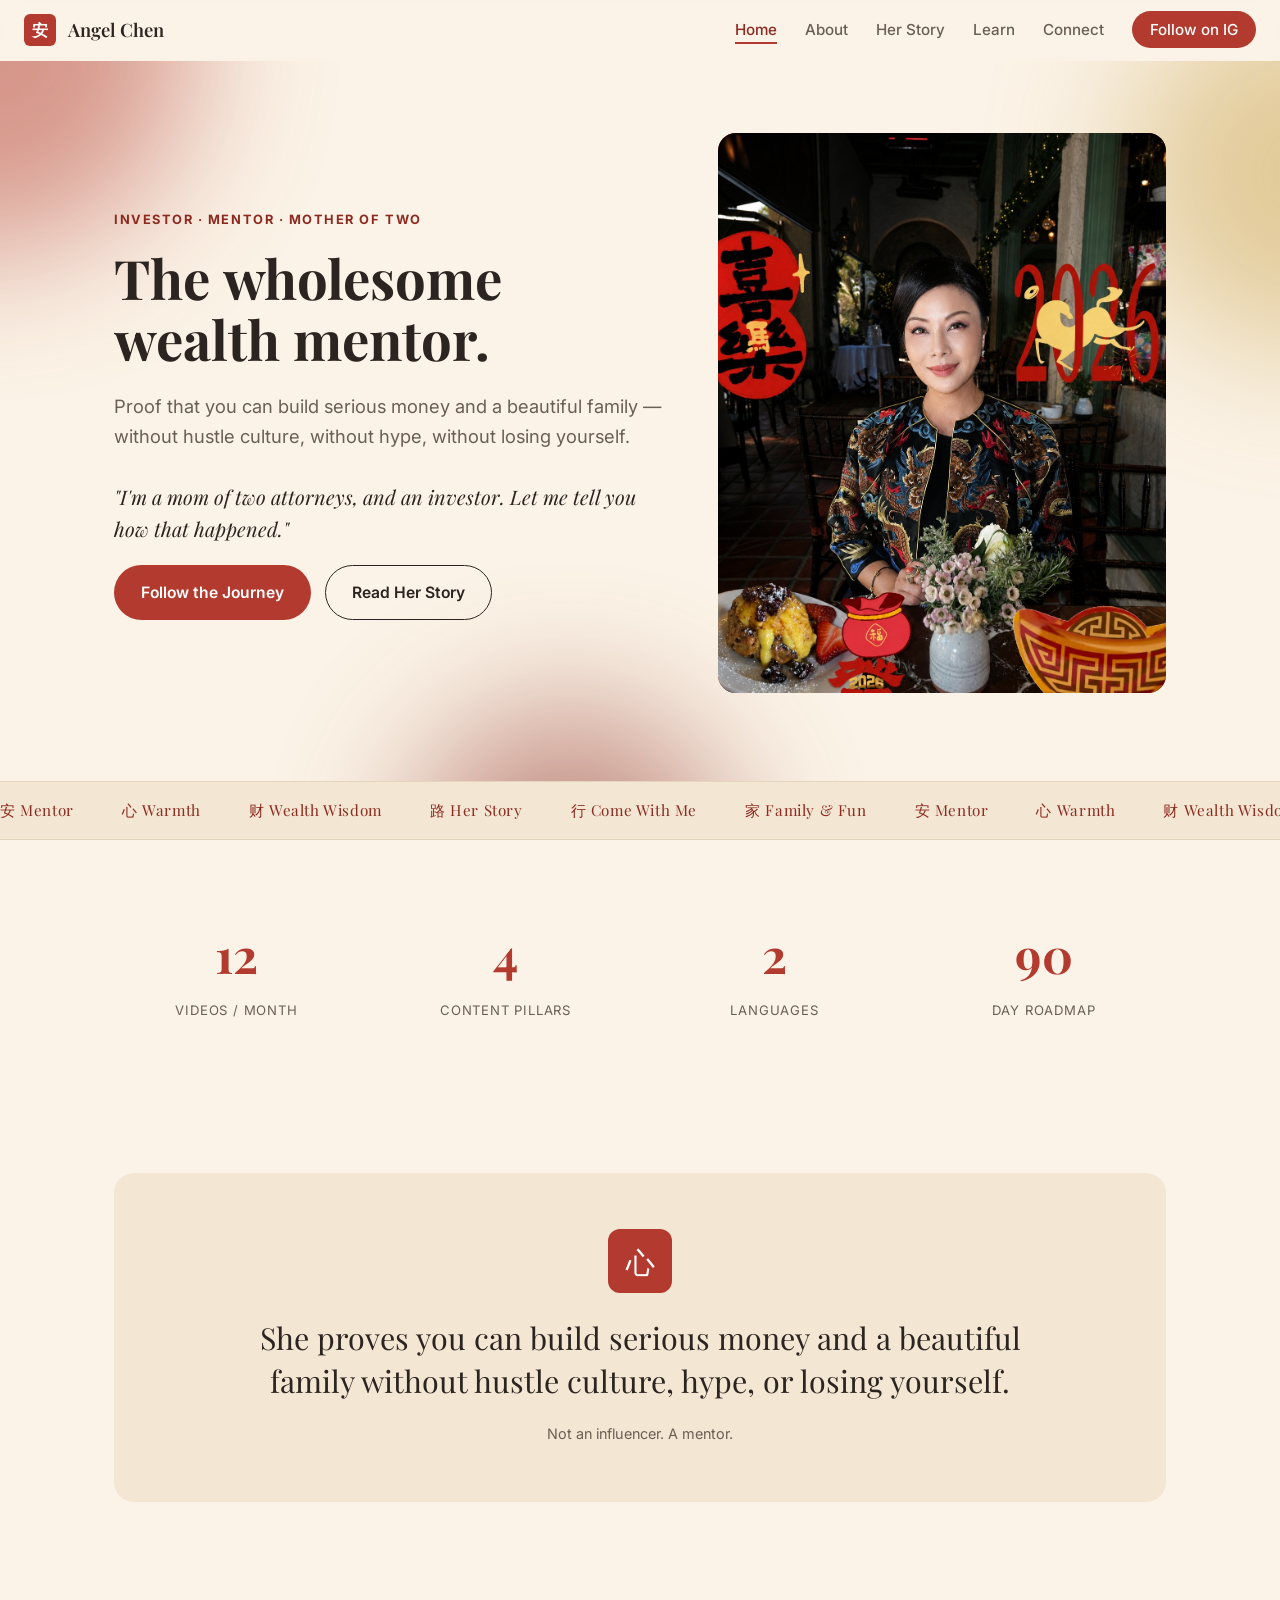
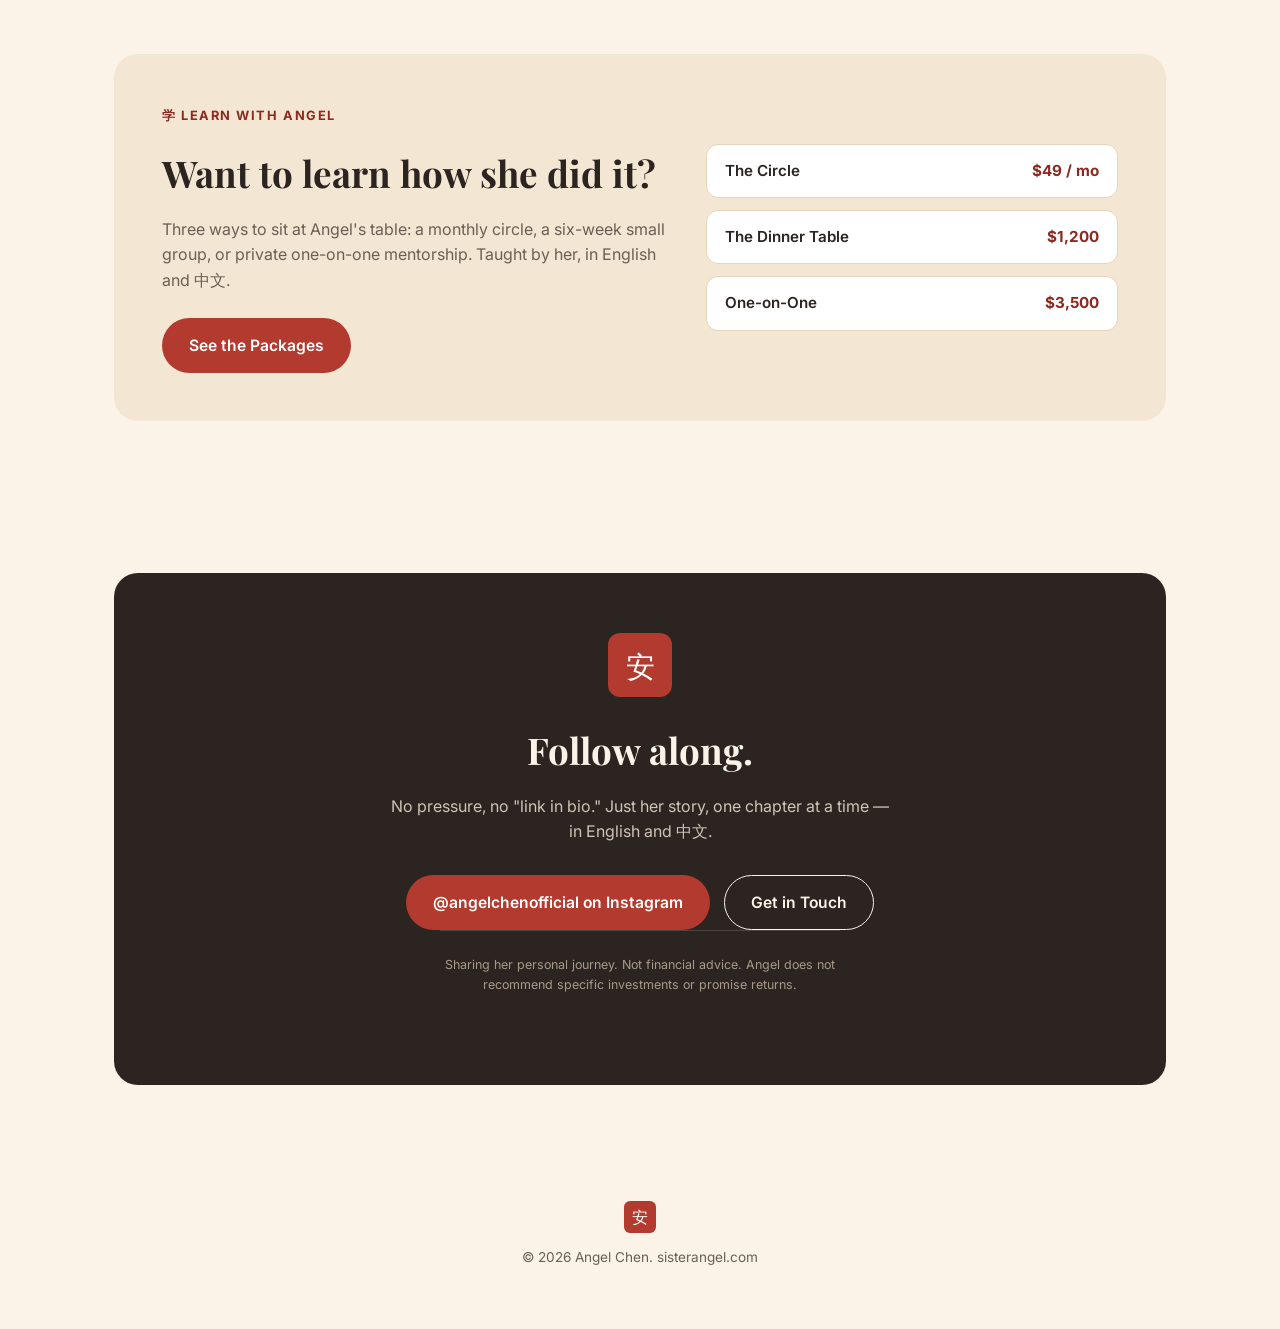
==== index.html @ d4e346df "Angel Chen site: pages, high-res photos, Learn packages" ====
<!doctype html>
<html lang="en">
<head>
<meta charset="UTF-8">
<meta name="viewport" content="width=device-width, initial-scale=1">
<title>Angel Chen — The Wholesome Wealth Mentor</title>
<meta name="description" content="Angel Chen: investor, mentor, and mom of two attorneys. From local wins to global investing — real credibility, no hype, no hustle culture.">
<meta property="og:title" content="Angel Chen — The Wholesome Wealth Mentor">
<meta property="og:description" content="Investor, mentor, and mom of two attorneys. Proof you can build serious money and a beautiful family without losing yourself.">
<meta property="og:type" content="website">
<meta property="og:url" content="https://sisterangel.com/">
<link rel="icon" href="favicon.svg" type="image/svg+xml">
<link rel="preconnect" href="https://fonts.googleapis.com">
<link href="https://fonts.googleapis.com/css2?family=Playfair+Display:wght@600;700&family=Inter:wght@400;500;600;700&display=swap" rel="stylesheet">
<link rel="stylesheet" href="styles.css?v=3">
</head>
<body>

<div class="progress-bar" id="progressBar"></div>

<nav class="nav">
  <div class="nav-inner">
    <a href="index.html" class="brand">
      <span class="seal sm">安</span>
      Angel Chen
    </a>
    <ul class="nav-links" id="navLinks">
      <li><a href="index.html">Home</a></li>
      <li><a href="about.html">About</a></li>
      <li><a href="story.html">Her Story</a></li>
      <li><a href="learn.html">Learn</a></li>
      <li><a href="connect.html">Connect</a></li>
      <li><a href="https://www.instagram.com/angelchenofficial/" class="nav-cta" target="_blank" rel="noopener">Follow on IG</a></li>
    </ul>
    <button class="nav-toggle" id="navToggle" aria-label="Toggle menu">
      <span></span><span></span><span></span>
    </button>
  </div>
</nav>

<header class="hero" id="top">
  <div class="aurora"><span></span><span></span><span></span></div>
  <div class="wrap hero-inner">
    <div>
      <div class="eyebrow">Investor · Mentor · Mother of Two</div>
      <h1>The wholesome wealth mentor.</h1>
      <p class="lede">Proof that you can build serious money and a beautiful family — without hustle culture, without hype, without losing yourself.</p>
      <p class="quote-line">"I'm a mom of two attorneys, and an investor. Let me tell you how that happened."</p>
      <div class="btn-row">
        <a class="btn btn-primary" href="https://www.instagram.com/angelchenofficial/" target="_blank" rel="noopener">Follow the Journey</a>
        <a class="btn btn-ghost" href="about.html">Read Her Story</a>
      </div>
    </div>
    <div class="portrait-frame">
      <img src="images/hero-portrait-hd.jpg" alt="Angel Chen">
    </div>
  </div>
</header>

<div class="marquee" aria-hidden="true">
  <div class="marquee-track">
    <div class="grp">
      <span>安 Mentor</span>
      <span>心 Warmth</span>
      <span>财 Wealth Wisdom</span>
      <span>路 Her Story</span>
      <span>行 Come With Me</span>
      <span>家 Family &amp; Fun</span>
    </div>
    <div class="grp">
      <span>安 Mentor</span>
      <span>心 Warmth</span>
      <span>财 Wealth Wisdom</span>
      <span>路 Her Story</span>
      <span>行 Come With Me</span>
      <span>家 Family &amp; Fun</span>
    </div>
  </div>
</div>

<section id="stats">
  <div class="wrap stats-grid">
    <div class="fade-in">
      <span class="stat-num" data-target="12">12</span>
      <span class="stat-label">Videos / Month</span>
    </div>
    <div class="fade-in">
      <span class="stat-num" data-target="4">4</span>
      <span class="stat-label">Content Pillars</span>
    </div>
    <div class="fade-in">
      <span class="stat-num" data-target="2">2</span>
      <span class="stat-label">Languages</span>
    </div>
    <div class="fade-in">
      <span class="stat-num" data-target="90">90</span>
      <span class="stat-label">Day Roadmap</span>
    </div>
  </div>
</section>

<section id="philosophy">
  <div class="wrap">
    <div class="pullquote fade-in">
      <span class="seal lg">心</span>
      <blockquote>She proves you can build serious money and a beautiful family without hustle culture, hype, or losing yourself.</blockquote>
      <cite>Not an influencer. A mentor.</cite>
    </div>
  </div>
</section>

<section id="learn">
  <div class="wrap">
    <div class="learn-teaser fade-in">
      <div>
        <div class="eyebrow">学 Learn with Angel</div>
        <h2>Want to learn how she did it?</h2>
        <p>Three ways to sit at Angel's table: a monthly circle, a six-week small group, or private one-on-one mentorship. Taught by her, in English and 中文.</p>
        <div class="btn-row">
          <a class="btn btn-primary" href="learn.html">See the Packages</a>
        </div>
      </div>
      <ul class="teaser-list">
        <li><strong>The Circle</strong> <span>$49 / mo</span></li>
        <li><strong>The Dinner Table</strong> <span>$1,200</span></li>
        <li><strong>One-on-One</strong> <span>$3,500</span></li>
      </ul>
    </div>
  </div>
</section>

<section id="connect">
  <div class="wrap">
    <div class="connect fade-in">
      <span class="seal lg">安</span>
      <h2 style="margin-top:24px;">Follow along.</h2>
      <p>No pressure, no "link in bio." Just her story, one chapter at a time — in English and 中文.</p>
      <div class="btn-row" style="justify-content:center;">
        <a class="btn btn-primary" href="https://www.instagram.com/angelchenofficial/" target="_blank" rel="noopener">@angelchenofficial on Instagram</a>
        <a class="btn btn-ghost" href="connect.html">Get in Touch</a>
      </div>
      <p class="disclaimer">Sharing her personal journey. Not financial advice. Angel does not recommend specific investments or promise returns.</p>
    </div>
  </div>
</section>

<footer>
  <div class="wrap">
    <span class="seal sm">安</span>
    <div>© 2026 Angel Chen. sisterangel.com</div>
  </div>
</footer>

<script src="script.js"></script>
</body>
</html>
---- styles.css ----
:root {
  --cream: #FBF3E7;
  --cream-2: #F3E6D3;
  --ink: #2B2420;
  --ink-soft: #6B5F55;
  --red: #B23A2E;
  --red-deep: #8C2A20;
  --gold: #C9A24B;
  --sage-bg: #E7EFE3;
  --sage-text: #3E5C3A;
  --line: #E4D5BC;
  --serif: "Playfair Display", Georgia, serif;
  --sans: "Inter", -apple-system, BlinkMacSystemFont, "Segoe UI", sans-serif;
  --ease: cubic-bezier(0.16, 0.8, 0.3, 1);
}

* { box-sizing: border-box; }

html { scroll-behavior: smooth; }

@media (prefers-reduced-motion: reduce) {
  html { scroll-behavior: auto; }
  * { animation: none !important; transition: none !important; }
}

body {
  margin: 0;
  font-family: var(--sans);
  color: var(--ink);
  background: var(--cream);
  line-height: 1.6;
  -webkit-font-smoothing: antialiased;
  overflow-x: hidden;
}

img, svg { max-width: 100%; display: block; }
a { color: inherit; }

.wrap {
  max-width: 1100px;
  margin: 0 auto;
  padding: 0 24px;
}

/* Scroll progress bar */
.progress-bar {
  position: fixed;
  top: 0;
  left: 0;
  height: 3px;
  width: 0%;
  background: linear-gradient(90deg, var(--red), var(--gold));
  z-index: 100;
}

/* Seal badge */
.seal {
  display: inline-flex;
  align-items: center;
  justify-content: center;
  width: 44px;
  height: 44px;
  background: var(--red);
  color: #fff;
  font-family: var(--serif);
  font-size: 1.3rem;
  border-radius: 8px;
  flex-shrink: 0;
}
.seal.sm { width: 32px; height: 32px; font-size: 1rem; border-radius: 6px; }
.seal.lg { width: 64px; height: 64px; font-size: 1.8rem; border-radius: 12px; }

/* Nav */
.nav {
  position: sticky;
  top: 0;
  z-index: 50;
  background: rgba(251, 243, 231, 0.85);
  backdrop-filter: blur(10px);
  border-bottom: 1px solid transparent;
  transition: border-color 0.3s ease, box-shadow 0.3s ease;
}
.nav.scrolled {
  border-color: var(--line);
  box-shadow: 0 6px 24px rgba(43, 36, 32, 0.06);
}
.nav-inner {
  display: flex;
  align-items: center;
  justify-content: space-between;
  padding: 14px 24px;
  transition: padding 0.3s ease;
}
.nav.scrolled .nav-inner { padding: 10px 24px; }
.brand {
  display: flex;
  align-items: center;
  gap: 12px;
  font-family: var(--serif);
  font-size: 1.15rem;
  font-weight: 600;
  text-decoration: none;
  color: var(--ink);
}
.nav-links {
  display: flex;
  align-items: center;
  gap: 28px;
  list-style: none;
  margin: 0;
  padding: 0;
}
.nav-links a {
  position: relative;
  text-decoration: none;
  font-size: 0.95rem;
  color: var(--ink-soft);
  font-weight: 500;
  transition: color 0.2s ease;
}
.nav-links a::after {
  content: "";
  position: absolute;
  left: 0;
  right: 0;
  bottom: -5px;
  height: 2px;
  background: var(--red);
  transform: scaleX(0);
  transform-origin: left;
  transition: transform 0.3s var(--ease);
}
.nav-links a:hover { color: var(--red); }
.nav-links a.active { color: var(--red-deep); }
.nav-links a:hover::after,
.nav-links a.active::after { transform: scaleX(1); }
.nav-cta {
  background: var(--red);
  color: #fff !important;
  padding: 9px 18px;
  border-radius: 100px;
  font-weight: 600;
}
.nav-cta::after { display: none; }
.nav-toggle {
  display: none;
  background: none;
  border: none;
  cursor: pointer;
  padding: 6px;
}
.nav-toggle span {
  display: block;
  width: 24px;
  height: 2px;
  background: var(--ink);
  margin: 5px 0;
}

@media (max-width: 780px) {
  .nav-links {
    position: absolute;
    top: 100%;
    left: 0;
    right: 0;
    background: var(--cream);
    flex-direction: column;
    align-items: flex-start;
    padding: 20px 24px 28px;
    border-bottom: 1px solid var(--line);
    display: none;
    gap: 18px;
  }
  .nav-links.open { display: flex; }
  .nav-toggle { display: block; }
}

/* Hero */
.hero {
  position: relative;
  overflow: hidden;
  padding: 72px 0 88px;
}
.aurora {
  position: absolute;
  inset: -15% -10%;
  z-index: 0;
  pointer-events: none;
  filter: blur(70px);
  opacity: 0.5;
}
.aurora span {
  position: absolute;
  border-radius: 50%;
}
.aurora span:nth-child(1) {
  width: 420px; height: 420px;
  background: var(--red);
  top: -120px; left: -100px;
  animation: drift1 20s ease-in-out infinite;
}
.aurora span:nth-child(2) {
  width: 360px; height: 360px;
  background: var(--gold);
  top: 40px; right: -80px;
  animation: drift2 24s ease-in-out infinite;
}
.aurora span:nth-child(3) {
  width: 320px; height: 320px;
  background: var(--red-deep);
  bottom: -140px; left: 35%;
  animation: drift3 28s ease-in-out infinite;
}
@keyframes drift1 {
  0%, 100% { transform: translate(0, 0) scale(1); }
  50% { transform: translate(50px, 40px) scale(1.12); }
}
@keyframes drift2 {
  0%, 100% { transform: translate(0, 0) scale(1); }
  50% { transform: translate(-40px, 30px) scale(1.08); }
}
@keyframes drift3 {
  0%, 100% { transform: translate(0, 0) scale(1); }
  50% { transform: translate(30px, -30px) scale(1.15); }
}

.hero-inner {
  position: relative;
  z-index: 1;
  display: grid;
  grid-template-columns: 1.1fr 0.9fr;
  gap: 56px;
  align-items: center;
}
.eyebrow {
  display: inline-flex;
  align-items: center;
  gap: 8px;
  font-size: 0.8rem;
  letter-spacing: 0.12em;
  text-transform: uppercase;
  color: var(--red-deep);
  font-weight: 700;
  margin-bottom: 18px;
}
h1 {
  font-family: var(--serif);
  font-size: clamp(2.2rem, 4.5vw, 3.4rem);
  line-height: 1.12;
  margin: 0 0 22px;
}
.word { display: inline-block; overflow: hidden; vertical-align: top; }
.word-inner {
  display: inline-block;
  transform: translateY(115%);
  transition: transform 0.9s var(--ease);
  transition-delay: calc(var(--i, 0) * 0.05s);
}
.word-inner.in { transform: translateY(0); }

.lede {
  font-size: 1.15rem;
  color: var(--ink-soft);
  max-width: 46ch;
  margin: 0 0 30px;
}
.quote-line {
  font-family: var(--serif);
  font-style: italic;
  font-size: 1.25rem;
  color: var(--ink);
}
.btn-row { display: flex; gap: 14px; flex-wrap: wrap; margin-top: 8px; }
.btn {
  display: inline-flex;
  align-items: center;
  gap: 8px;
  text-decoration: none;
  font-weight: 600;
  padding: 14px 26px;
  border-radius: 100px;
  font-size: 0.98rem;
  border: 1px solid transparent;
  transition: background 0.25s ease, color 0.25s ease, transform 0.2s ease, box-shadow 0.25s ease;
  will-change: transform;
}
.btn-primary { background: var(--red); color: #fff; }
.btn-primary:hover { background: var(--red-deep); box-shadow: 0 10px 30px rgba(178,58,46,0.3); }
.btn-ghost { border-color: var(--ink); color: var(--ink); }
.btn-ghost:hover { background: var(--ink); color: var(--cream); }

.portrait-frame {
  aspect-ratio: 4 / 5;
  border-radius: 18px;
  background: linear-gradient(160deg, var(--red) 0%, var(--red-deep) 100%);
  position: relative;
  display: flex;
  align-items: center;
  justify-content: center;
  overflow: hidden;
  transform: perspective(900px) rotateX(0) rotateY(0);
  transition: transform 0.15s ease-out;
  will-change: transform;
}
.portrait-frame img {
  width: 100%;
  height: 100%;
  object-fit: cover;
  object-position: center 20%;
}
.portrait-frame .mark {
  font-family: var(--serif);
  font-size: 7rem;
  color: rgba(255,255,255,0.16);
}
.portrait-frame .cap {
  position: absolute;
  bottom: 22px;
  left: 22px;
  right: 22px;
  color: rgba(255,255,255,0.85);
  font-size: 0.8rem;
  letter-spacing: 0.04em;
  text-transform: uppercase;
  border-top: 1px solid rgba(255,255,255,0.3);
  padding-top: 10px;
}

@media (max-width: 860px) {
  .hero-inner { grid-template-columns: 1fr; }
  .portrait-frame { max-width: 340px; margin: 0 auto; }
}

/* Sub-page header */
.page-hero {
  position: relative;
  overflow: hidden;
  padding: 64px 0 52px;
}
.page-hero-inner { position: relative; z-index: 1; }
.page-hero h1 { margin-bottom: 12px; }
.page-hero p { color: var(--ink-soft); font-size: 1.05rem; max-width: 60ch; margin: 0; }

.page-cta {
  text-align: center;
  padding-top: 8px;
}
.page-cta a { display: inline-flex; }

/* Marquee brand strip */
.marquee {
  overflow: hidden;
  border-top: 1px solid var(--line);
  border-bottom: 1px solid var(--line);
  background: var(--cream-2);
  padding: 16px 0;
}
.marquee-track {
  display: flex;
  width: max-content;
  gap: 48px;
  animation: marquee 30s linear infinite;
}
.marquee:hover .marquee-track { animation-play-state: paused; }
.marquee-track .grp { display: flex; gap: 48px; }
.marquee-track span {
  font-family: var(--serif);
  font-size: 0.95rem;
  letter-spacing: 0.04em;
  color: var(--red-deep);
  white-space: nowrap;
  display: inline-flex;
  align-items: center;
  gap: 10px;
}
@keyframes marquee {
  from { transform: translateX(0); }
  to { transform: translateX(-50%); }
}

/* Sections */
section { padding: 76px 0; }
.section-head { max-width: 640px; margin: 0 0 44px; }
.section-head .eyebrow { margin-bottom: 14px; }
h2 {
  font-family: var(--serif);
  font-size: clamp(1.7rem, 3vw, 2.3rem);
  margin: 0 0 14px;
}
.section-head p { color: var(--ink-soft); font-size: 1.05rem; margin: 0; }
.divider { border: none; border-top: 1px solid var(--line); margin: 0; }

/* About */
.about-grid {
  display: grid;
  grid-template-columns: 1fr 1fr;
  gap: 48px;
  align-items: start;
}
.about-grid p { margin: 0 0 18px; color: var(--ink-soft); }
.about-photo {
  width: min(100%, 420px);
  display: block;
  border-radius: 50%;
  margin-top: 24px;
  object-fit: cover;
  aspect-ratio: 1 / 1;
  box-shadow: 0 18px 50px rgba(0,0,0,0.14);
}
.chips { display: flex; flex-wrap: wrap; gap: 10px; margin-top: 22px; }
.chip {
  background: var(--sage-bg);
  color: var(--sage-text);
  font-size: 0.85rem;
  font-weight: 600;
  padding: 8px 16px;
  border-radius: 100px;
}

/* Stats */
.stats-grid {
  display: grid;
  grid-template-columns: repeat(4, 1fr);
  gap: 24px;
  text-align: center;
}
.stat-num {
  display: block;
  font-family: var(--serif);
  font-size: clamp(2.2rem, 4vw, 3rem);
  color: var(--red);
  font-weight: 700;
}
.stat-label {
  display: block;
  margin-top: 8px;
  font-size: 0.82rem;
  color: var(--ink-soft);
  text-transform: uppercase;
  letter-spacing: 0.06em;
}
@media (max-width: 700px) {
  .stats-grid { grid-template-columns: repeat(2, 1fr); row-gap: 40px; }
}

/* Pull quote */
.pullquote {
  background: var(--cream-2);
  border-radius: 20px;
  padding: 56px;
  text-align: center;
  position: relative;
}
.pullquote .seal { margin: 0 auto 24px; }
.pullquote blockquote {
  font-family: var(--serif);
  font-size: clamp(1.3rem, 2.6vw, 1.9rem);
  line-height: 1.4;
  margin: 0;
  max-width: 46ch;
  margin-inline: auto;
}
.pullquote cite {
  display: block;
  margin-top: 20px;
  font-style: normal;
  color: var(--ink-soft);
  font-size: 0.9rem;
}

/* Personality */
.traits { display: flex; flex-wrap: wrap; gap: 12px; margin: 28px 0 0; }
.trait {
  border: 1px solid var(--ink);
  padding: 10px 20px;
  border-radius: 100px;
  font-size: 0.9rem;
  font-weight: 600;
  transition: background 0.2s ease, color 0.2s ease;
}
.trait:hover { background: var(--ink); color: var(--cream); }

/* Pillars */
.pillars-grid {
  display: grid;
  grid-template-columns: repeat(4, 1fr);
  gap: 20px;
}
.pillar-card {
  background: #fff;
  border: 1px solid var(--line);
  border-radius: 16px;
  padding: 28px 22px;
  transition: transform 0.35s var(--ease), box-shadow 0.35s var(--ease);
}
.pillar-card:hover {
  transform: translateY(-6px);
  box-shadow: 0 16px 40px rgba(43, 36, 32, 0.1);
}
.pillar-card .seal { margin-bottom: 18px; transition: transform 0.35s var(--ease); }
.pillar-card:hover .seal { transform: rotate(-6deg) scale(1.05); }
.pillar-card h3 { font-family: var(--serif); font-size: 1.15rem; margin: 0 0 10px; }
.pillar-card p { font-size: 0.92rem; color: var(--ink-soft); margin: 0 0 14px; }
.pillar-card .ex {
  font-size: 0.82rem;
  font-style: italic;
  color: var(--red-deep);
  border-top: 1px dashed var(--line);
  padding-top: 12px;
}
.pillars-grid .pillar-card:nth-child(1) { transition-delay: 0s; }
.pillars-grid .pillar-card:nth-child(2) { transition-delay: 0.08s; }
.pillars-grid .pillar-card:nth-child(3) { transition-delay: 0.16s; }
.pillars-grid .pillar-card:nth-child(4) { transition-delay: 0.24s; }

@media (max-width: 900px) { .pillars-grid { grid-template-columns: 1fr 1fr; } }
@media (max-width: 560px) {
  .pillars-grid { grid-template-columns: 1fr; }
  .about-grid { grid-template-columns: 1fr; }
}

/* Gallery */
.gallery-grid { display: grid; grid-template-columns: repeat(3, 1fr); gap: 18px; }
.gallery-tile {
  aspect-ratio: 3 / 4;
  border-radius: 14px;
  background: linear-gradient(150deg, var(--cream-2), var(--line));
  position: relative;
  display: flex;
  align-items: flex-end;
  padding: 18px;
  overflow: hidden;
  transition: transform 0.35s var(--ease);
}
.gallery-tile:hover { transform: scale(1.03); }
.gallery-tile img {
  position: absolute;
  inset: 0;
  width: 100%;
  height: 100%;
  object-fit: cover;
}
.gallery-tile.has-photo {
  background: none;
}
.gallery-tile.has-photo::after {
  content: "";
  position: absolute;
  inset: 0;
  background: linear-gradient(180deg, rgba(0,0,0,0) 45%, rgba(0,0,0,0.65) 100%);
}
.gallery-tile span { position: relative; z-index: 1; font-size: 0.88rem; font-weight: 600; color: var(--ink); }
.gallery-tile.has-photo span { color: #fff; }
.gallery-tile::before {
  content: "行";
  position: absolute;
  top: 14px; right: 16px;
  z-index: 1;
  font-family: var(--serif);
  font-size: 1.6rem;
  color: rgba(178,58,46,0.35);
  transition: transform 0.5s var(--ease);
}
.gallery-tile.has-photo::before { color: rgba(255,255,255,0.75); }
.gallery-tile:hover::before { transform: rotate(12deg) scale(1.1); }
.gallery-grid .gallery-tile:nth-child(1) { transition-delay: 0s; }
.gallery-grid .gallery-tile:nth-child(2) { transition-delay: 0.1s; }
.gallery-grid .gallery-tile:nth-child(3) { transition-delay: 0.2s; }
@media (max-width: 700px) { .gallery-grid { grid-template-columns: 1fr 1fr; } }

/* Connect / footer */
.connect {
  background: var(--ink);
  color: var(--cream);
  border-radius: 24px;
  padding: 60px 48px;
  text-align: center;
}
.connect h2 { color: var(--cream); }
.connect p { color: #cfc4b6; max-width: 50ch; margin: 0 auto 30px; }
.connect .btn-primary { background: var(--red); }
.connect .btn-ghost { border-color: var(--cream); color: var(--cream); }
.connect .btn-ghost:hover { background: var(--cream); color: var(--ink); }

.disclaimer {
  font-size: 0.78rem;
  color: var(--ink-soft);
  text-align: center;
  max-width: 60ch;
  margin: 40px auto 0;
  padding-top: 24px;
  border-top: 1px solid var(--line);
}
.connect .disclaimer { color: #a89a89; border-top-color: rgba(255,255,255,0.15); }

footer {
  padding: 40px 0 60px;
  text-align: center;
  color: var(--ink-soft);
  font-size: 0.85rem;
}
footer .seal { margin: 0 auto 14px; }

/* Reveal system: visible by default, JS adds .pending briefly before revealing */
.fade-in {
  opacity: 1;
  transform: none;
  filter: blur(0);
  transition: opacity 0.8s var(--ease), transform 0.8s var(--ease), filter 0.8s ease;
}
.fade-in.pending {
  opacity: 0;
  transform: translateY(24px) scale(0.98);
  filter: blur(6px);
}

/* Learn / pricing */
.pricing-grid {
  display: grid;
  grid-template-columns: repeat(3, 1fr);
  gap: 22px;
  align-items: stretch;
}
.price-card {
  position: relative;
  display: flex;
  flex-direction: column;
  background: #fff;
  border: 1px solid var(--line);
  border-radius: 20px;
  padding: 34px 28px 28px;
  transition: transform 0.35s var(--ease), box-shadow 0.35s var(--ease);
}
.price-card:hover {
  transform: translateY(-6px);
  box-shadow: 0 18px 44px rgba(43, 36, 32, 0.1);
}
.price-card.featured {
  background: var(--ink);
  color: var(--cream);
  border-color: var(--ink);
  box-shadow: 0 22px 56px rgba(43, 36, 32, 0.22);
}
.price-card .seal { margin-bottom: 18px; }
.price-card.featured .seal { background: var(--gold); color: var(--ink); }
.price-card h3 { font-family: var(--serif); font-size: 1.4rem; margin: 0 0 12px; }
.price-tag { display: flex; align-items: baseline; gap: 8px; margin: 0 0 6px; }
.price-tag .amount {
  font-family: var(--serif);
  font-size: 2.4rem;
  font-weight: 700;
  color: var(--red);
  line-height: 1;
}
.price-card.featured .amount { color: var(--gold); }
.price-tag .per { font-size: 0.9rem; color: var(--ink-soft); }
.price-card.featured .per { color: #cfc4b6; }
.price-sub { font-size: 0.9rem; color: var(--ink-soft); margin: 0 0 22px; }
.price-card.featured .price-sub { color: #cfc4b6; }
.perks { list-style: none; padding: 0; margin: 0 0 28px; flex: 1; }
.perks li {
  position: relative;
  padding-left: 26px;
  margin-bottom: 11px;
  font-size: 0.93rem;
  line-height: 1.45;
}
.perks li::before {
  content: "✓";
  position: absolute;
  left: 0; top: 0;
  color: var(--red);
  font-weight: 700;
}
.price-card.featured .perks li::before { color: var(--gold); }
.price-card .btn { justify-content: center; width: 100%; }
.price-card.featured .btn-primary { background: var(--red); }
.price-card.featured .btn-primary:hover { background: var(--red-deep); }
.badge {
  position: absolute;
  top: -13px;
  left: 50%;
  transform: translateX(-50%);
  background: var(--gold);
  color: var(--ink);
  font-size: 0.74rem;
  font-weight: 700;
  letter-spacing: 0.1em;
  text-transform: uppercase;
  padding: 6px 14px;
  border-radius: 100px;
  white-space: nowrap;
}
.pricing-note {
  text-align: center;
  color: var(--ink-soft);
  font-size: 0.9rem;
  margin: 34px auto 0;
}
.pricing-note a { color: var(--red-deep); }
.pricing-grid .price-card:nth-child(1) { transition-delay: 0s; }
.pricing-grid .price-card:nth-child(2) { transition-delay: 0.08s; }
.pricing-grid .price-card:nth-child(3) { transition-delay: 0.16s; }
@media (max-width: 900px) {
  .pricing-grid { grid-template-columns: 1fr; max-width: 480px; margin: 0 auto; }
  .price-card.featured { order: -1; }
}

.steps-grid { display: grid; grid-template-columns: repeat(3, 1fr); gap: 28px; }
.step-num {
  display: block;
  font-family: var(--serif);
  font-size: 2rem;
  color: var(--gold);
  font-weight: 700;
  margin-bottom: 10px;
}
.step h3 { font-family: var(--serif); font-size: 1.15rem; margin: 0 0 8px; }
.step p { color: var(--ink-soft); margin: 0; font-size: 0.95rem; }
@media (max-width: 700px) { .steps-grid { grid-template-columns: 1fr; } }

.faq-list { max-width: 720px; }
.faq-list details {
  border-top: 1px solid var(--line);
  padding: 18px 0;
}
.faq-list details:last-child { border-bottom: 1px solid var(--line); }
.faq-list summary {
  cursor: pointer;
  font-weight: 600;
  font-size: 1.02rem;
  list-style: none;
  display: flex;
  justify-content: space-between;
  align-items: center;
  gap: 16px;
}
.faq-list summary::-webkit-details-marker { display: none; }
.faq-list summary::after {
  content: "+";
  font-family: var(--serif);
  font-size: 1.4rem;
  color: var(--red);
  transition: transform 0.3s var(--ease);
}
.faq-list details[open] summary::after { transform: rotate(45deg); }
.faq-list details p { color: var(--ink-soft); margin: 12px 0 0; max-width: 62ch; }

/* Home teaser for Learn */
.learn-teaser {
  display: grid;
  grid-template-columns: 1.1fr 0.9fr;
  gap: 40px;
  align-items: center;
  background: var(--cream-2);
  border-radius: 24px;
  padding: 48px;
}
.learn-teaser p { color: var(--ink-soft); margin: 0 0 24px; }
.teaser-list { list-style: none; padding: 0; margin: 0; display: grid; gap: 12px; }
.teaser-list li {
  display: flex;
  justify-content: space-between;
  gap: 16px;
  background: #fff;
  border: 1px solid var(--line);
  border-radius: 12px;
  padding: 14px 18px;
  font-size: 0.95rem;
}
.teaser-list li strong { font-weight: 600; }
.teaser-list li span { color: var(--red-deep); font-weight: 700; white-space: nowrap; }
@media (max-width: 800px) { .learn-teaser { grid-template-columns: 1fr; padding: 32px 24px; } }
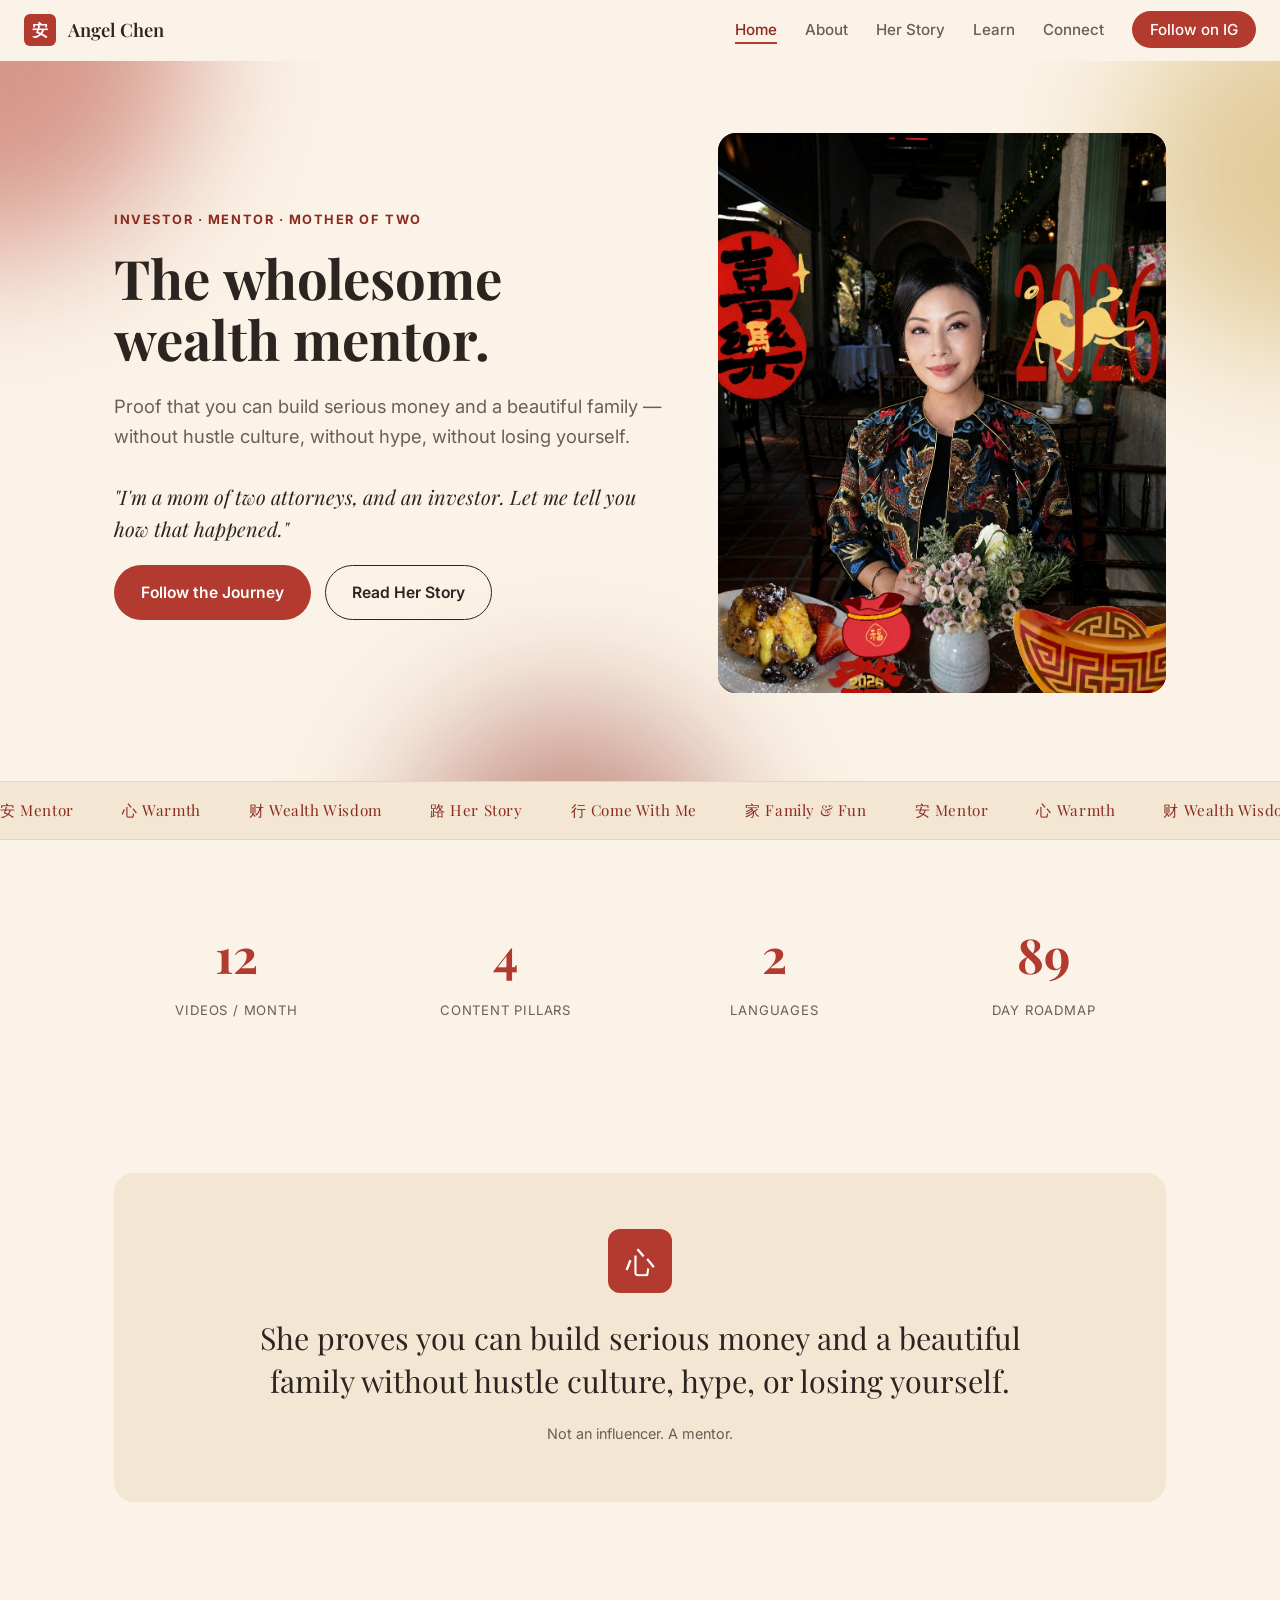
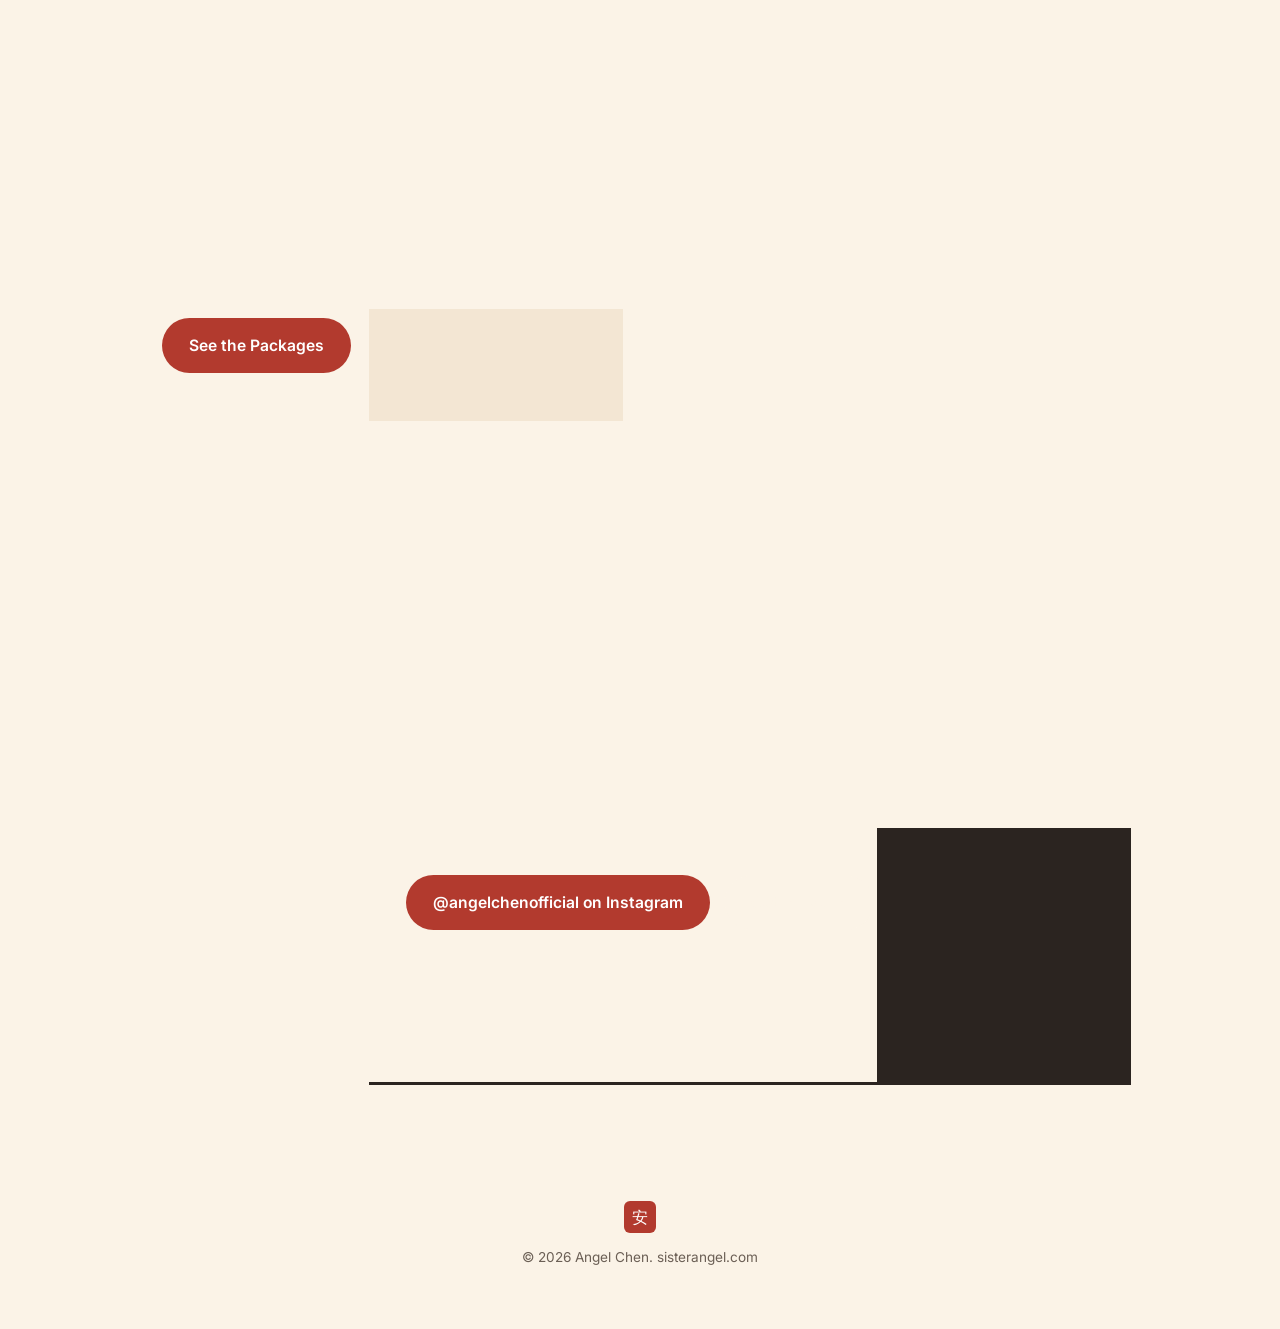
==== commit 2de04b3b: "Set real pricing: $150 first consultation, $200/hr life coaching (5-session min), business consultin" ====
--- a/index.html
+++ b/index.html
@@ -115,15 +115,15 @@
       <div>
         <div class="eyebrow">学 Learn with Angel</div>
         <h2>Want to learn how she did it?</h2>
-        <p>Three ways to sit at Angel's table: a monthly circle, a six-week small group, or private one-on-one mentorship. Taught by her, in English and 中文.</p>
+        <p>Work with Angel one on one: start with a single consultation, continue with life coaching, or bring her into your business. In English and 中文.</p>
         <div class="btn-row">
           <a class="btn btn-primary" href="learn.html">See the Packages</a>
         </div>
       </div>
       <ul class="teaser-list">
-        <li><strong>The Circle</strong> <span>$49 / mo</span></li>
-        <li><strong>The Dinner Table</strong> <span>$1,200</span></li>
-        <li><strong>One-on-One</strong> <span>$3,500</span></li>
+        <li><strong>First Consultation</strong> <span>$150</span></li>
+        <li><strong>Life Coaching</strong> <span>$200 / hr · 5-session min</span></li>
+        <li><strong>Business Consulting</strong> <span>Custom quote</span></li>
       </ul>
     </div>
   </div>
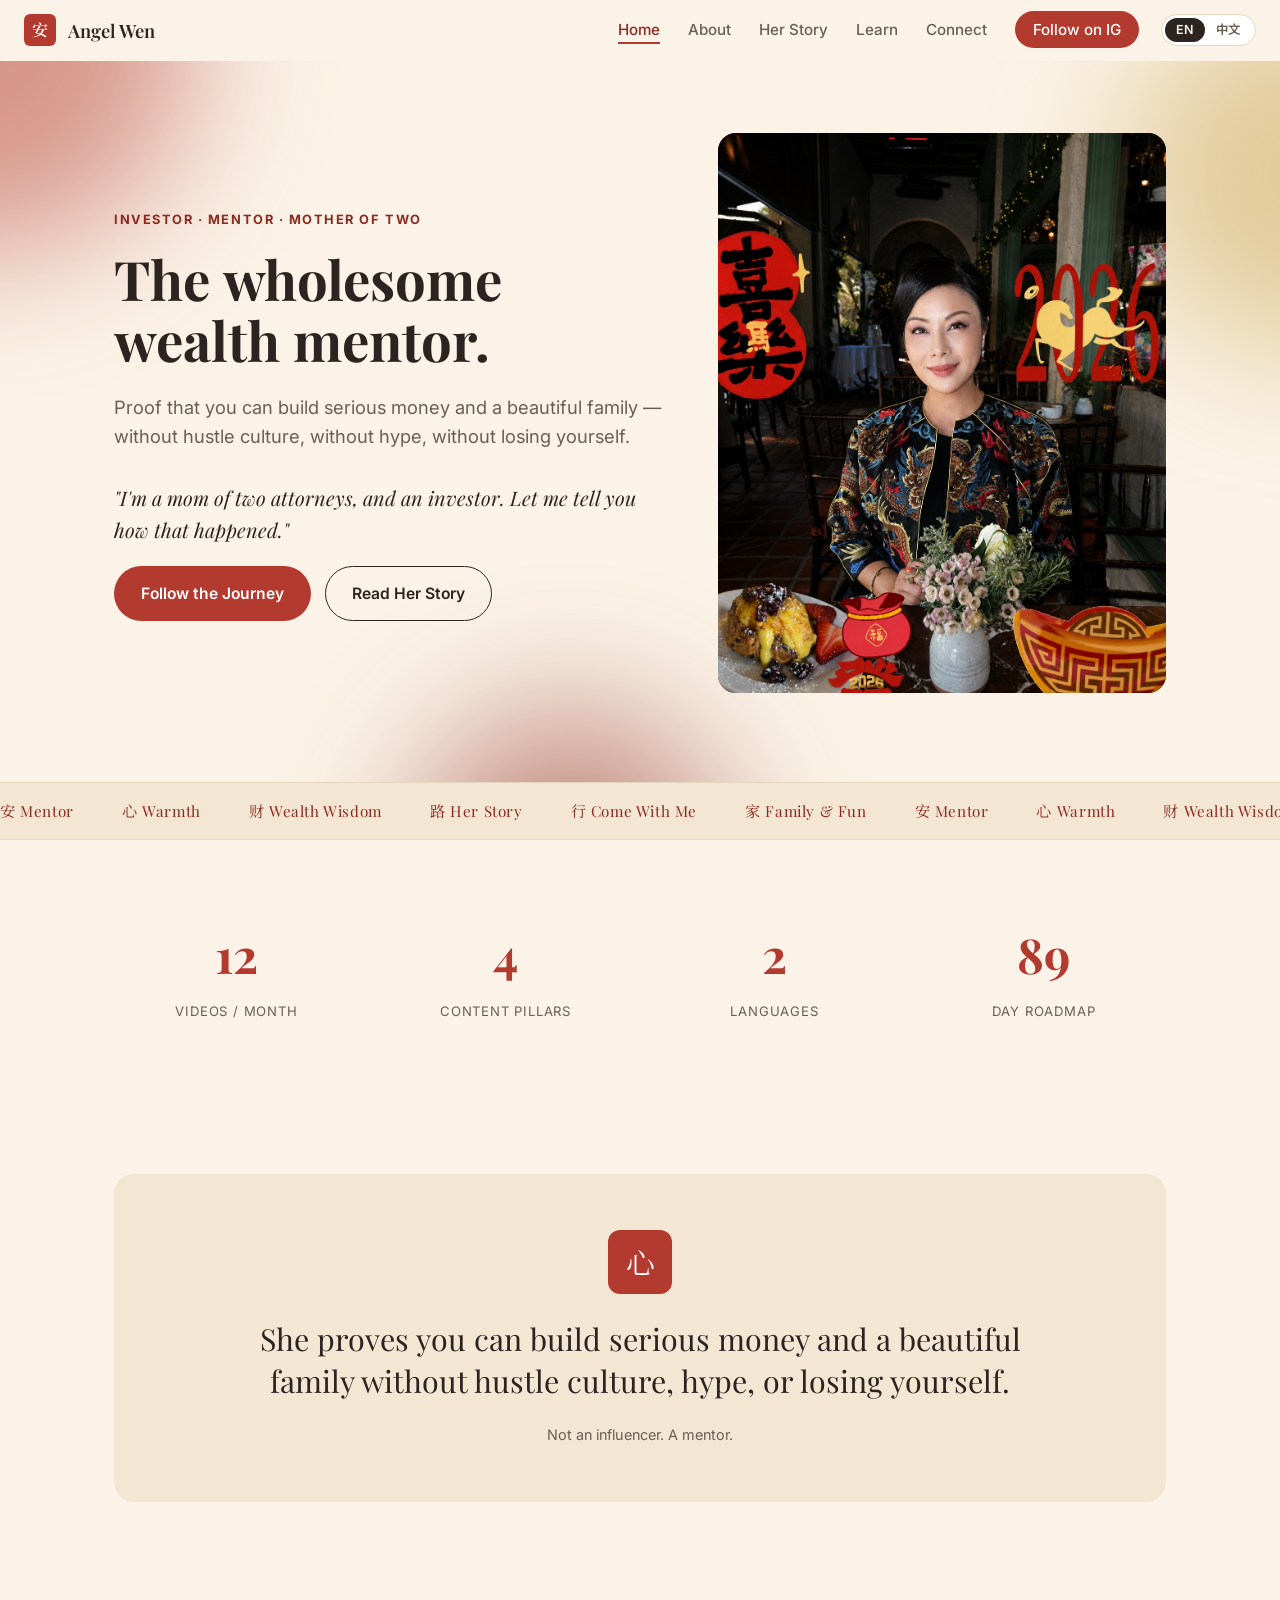
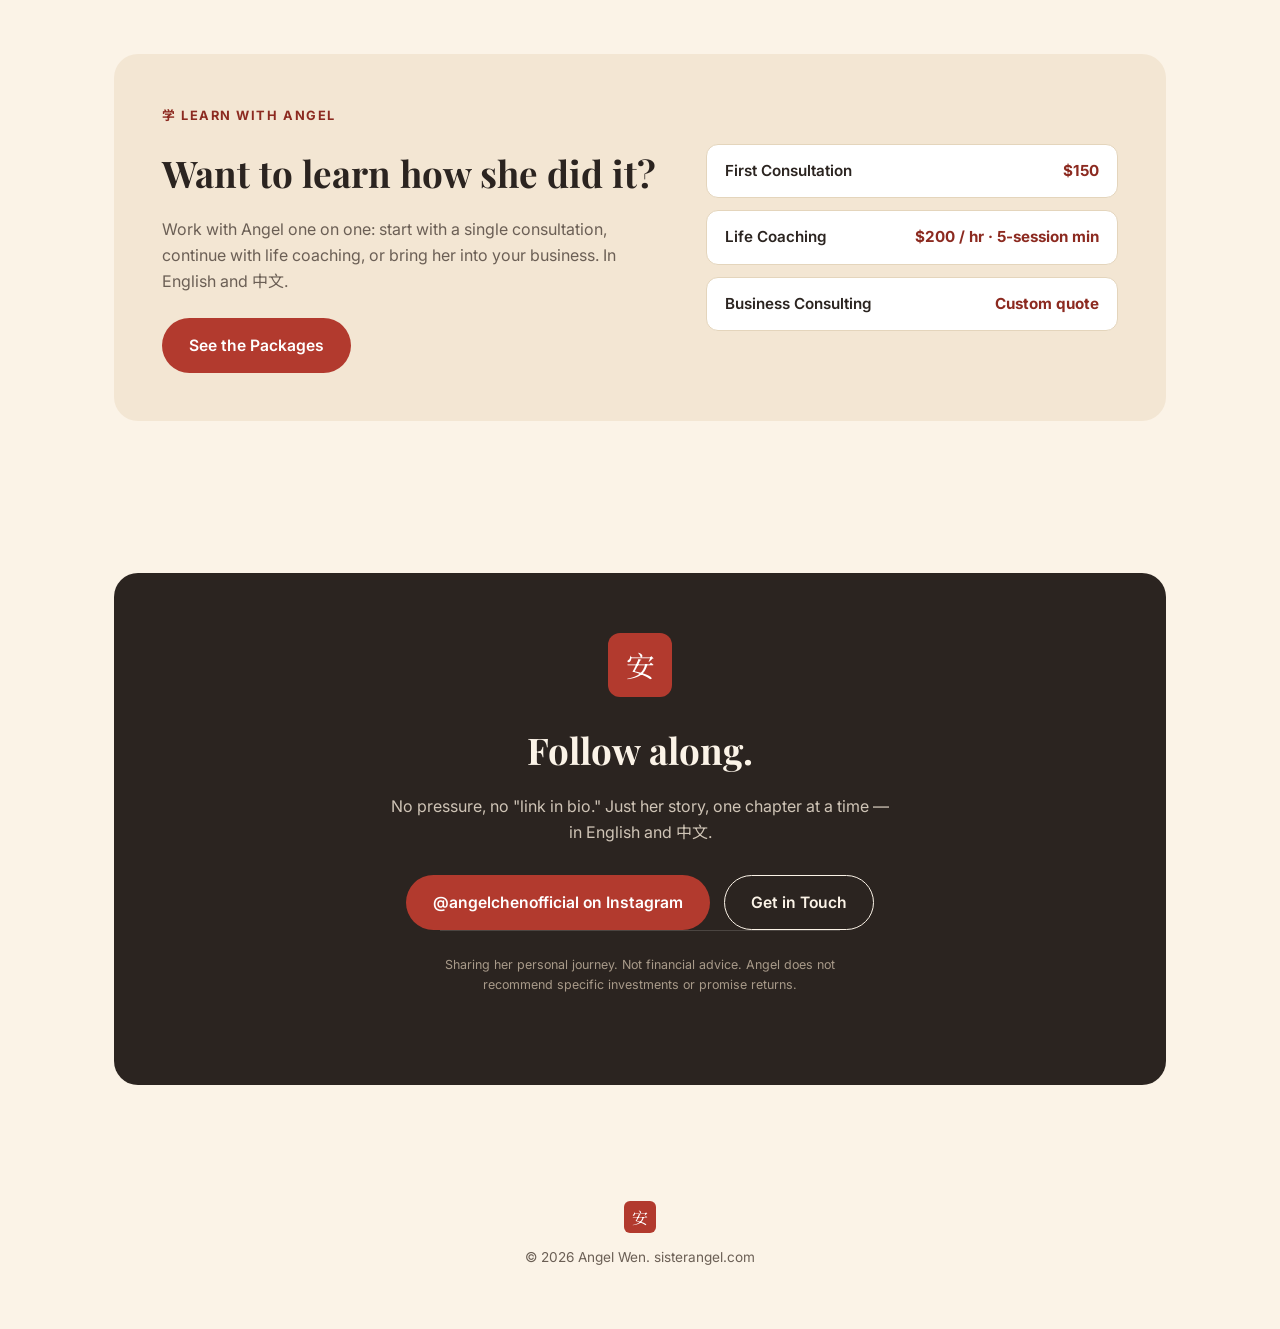
==== commit a4667445: "Add EN/中文 language switch with full Chinese translation; rename Angel Chen to Angel Wen Co-Authored-" ====
--- a/index.html
+++ b/index.html
@@ -3,16 +3,16 @@
 <head>
 <meta charset="UTF-8">
 <meta name="viewport" content="width=device-width, initial-scale=1">
-<title>Angel Chen — The Wholesome Wealth Mentor</title>
-<meta name="description" content="Angel Chen: investor, mentor, and mom of two attorneys. From local wins to global investing — real credibility, no hype, no hustle culture.">
-<meta property="og:title" content="Angel Chen — The Wholesome Wealth Mentor">
+<title>Angel Wen — The Wholesome Wealth Mentor</title>
+<meta name="description" content="Angel Wen: investor, mentor, and mom of two attorneys. From local wins to global investing — real credibility, no hype, no hustle culture.">
+<meta property="og:title" content="Angel Wen — The Wholesome Wealth Mentor">
 <meta property="og:description" content="Investor, mentor, and mom of two attorneys. Proof you can build serious money and a beautiful family without losing yourself.">
 <meta property="og:type" content="website">
 <meta property="og:url" content="https://sisterangel.com/">
 <link rel="icon" href="favicon.svg" type="image/svg+xml">
 <link rel="preconnect" href="https://fonts.googleapis.com">
-<link href="https://fonts.googleapis.com/css2?family=Playfair+Display:wght@600;700&family=Inter:wght@400;500;600;700&display=swap" rel="stylesheet">
-<link rel="stylesheet" href="styles.css?v=3">
+<link href="https://fonts.googleapis.com/css2?family=Playfair+Display:wght@600;700&family=Inter:wght@400;500;600;700&family=Noto+Serif+SC:wght@600;700&family=Noto+Sans+SC:wght@400;500;600;700&display=swap" rel="stylesheet">
+<link rel="stylesheet" href="styles.css?v=4">
 </head>
 <body>
 
@@ -22,7 +22,7 @@
   <div class="nav-inner">
     <a href="index.html" class="brand">
       <span class="seal sm">安</span>
-      Angel Chen
+      Angel Wen
     </a>
     <ul class="nav-links" id="navLinks">
       <li><a href="index.html">Home</a></li>
@@ -32,9 +32,16 @@
       <li><a href="connect.html">Connect</a></li>
       <li><a href="https://www.instagram.com/angelchenofficial/" class="nav-cta" target="_blank" rel="noopener">Follow on IG</a></li>
     </ul>
-    <button class="nav-toggle" id="navToggle" aria-label="Toggle menu">
-      <span></span><span></span><span></span>
-    </button>
+    <div class="nav-right">
+      <button class="lang-switch" id="langSwitch" type="button" aria-label="Switch language / 切换语言">
+        <span class="knob" aria-hidden="true"></span>
+        <span class="opt" data-lang="en">EN</span>
+        <span class="opt" data-lang="zh">中文</span>
+      </button>
+      <button class="nav-toggle" id="navToggle" aria-label="Toggle menu">
+        <span></span><span></span><span></span>
+      </button>
+    </div>
   </div>
 </nav>
 
@@ -52,7 +59,7 @@
       </div>
     </div>
     <div class="portrait-frame">
-      <img src="images/hero-portrait-hd.jpg" alt="Angel Chen">
+      <img src="images/hero-portrait-hd.jpg" alt="Angel Wen">
     </div>
   </div>
 </header>
@@ -147,10 +154,11 @@
 <footer>
   <div class="wrap">
     <span class="seal sm">安</span>
-    <div>© 2026 Angel Chen. sisterangel.com</div>
+    <div>© 2026 Angel Wen. sisterangel.com</div>
   </div>
 </footer>
 
+<script src="i18n.js"></script>
 <script src="script.js"></script>
 </body>
 </html>
--- a/styles.css
+++ b/styles.css
@@ -771,3 +771,59 @@
 .teaser-list li strong { font-weight: 600; }
 .teaser-list li span { color: var(--red-deep); font-weight: 700; white-space: nowrap; }
 @media (max-width: 800px) { .learn-teaser { grid-template-columns: 1fr; padding: 32px 24px; } }
+
+/* Language switch (EN / 中文) */
+:root {
+  --serif: "Playfair Display", "Noto Serif SC", "Songti SC", "STSong", Georgia, serif;
+  --sans: "Inter", "Noto Sans SC", "PingFang SC", "Microsoft YaHei", -apple-system, BlinkMacSystemFont, "Segoe UI", sans-serif;
+}
+.nav-inner { gap: 22px; }
+.nav-links { margin-left: auto; }
+.nav-right { display: flex; align-items: center; gap: 14px; flex-shrink: 0; }
+.lang-switch {
+  position: relative;
+  display: inline-flex;
+  align-items: center;
+  background: #fff;
+  border: 1px solid var(--line);
+  border-radius: 100px;
+  padding: 3px;
+  cursor: pointer;
+  font-family: var(--sans);
+  font-size: 0.78rem;
+  font-weight: 600;
+  color: var(--ink-soft);
+  line-height: 1;
+  transition: box-shadow 0.3s ease;
+}
+.lang-switch:hover { box-shadow: 0 6px 18px rgba(43, 36, 32, 0.1); }
+.lang-switch:focus-visible { outline: 2px solid var(--red); outline-offset: 2px; }
+.lang-switch .opt {
+  position: relative;
+  z-index: 1;
+  padding: 6px 11px;
+  border-radius: 100px;
+  letter-spacing: 0.04em;
+  transition: color 0.3s ease;
+  white-space: nowrap;
+}
+.lang-switch .knob {
+  position: absolute;
+  top: 3px;
+  left: 3px;
+  height: calc(100% - 6px);
+  width: 40px;
+  background: var(--ink);
+  border-radius: 100px;
+  transform: translateX(var(--knob-x, 0px));
+  transition: transform 0.35s var(--ease), width 0.35s var(--ease);
+}
+html[data-lang="en"] .lang-switch .opt[data-lang="en"],
+html[data-lang="zh"] .lang-switch .opt[data-lang="zh"] { color: var(--cream); }
+html[lang="zh-Hans"] .eyebrow { letter-spacing: 0.08em; }
+html[lang="zh-Hans"] .stat-label { letter-spacing: 0.08em; }
+html[lang="zh-Hans"] h1 { line-height: 1.25; }
+html[lang="zh-Hans"] .quote-line { font-style: normal; }
+@media (max-width: 780px) {
+  .lang-switch .opt { padding: 6px 9px; }
+}
